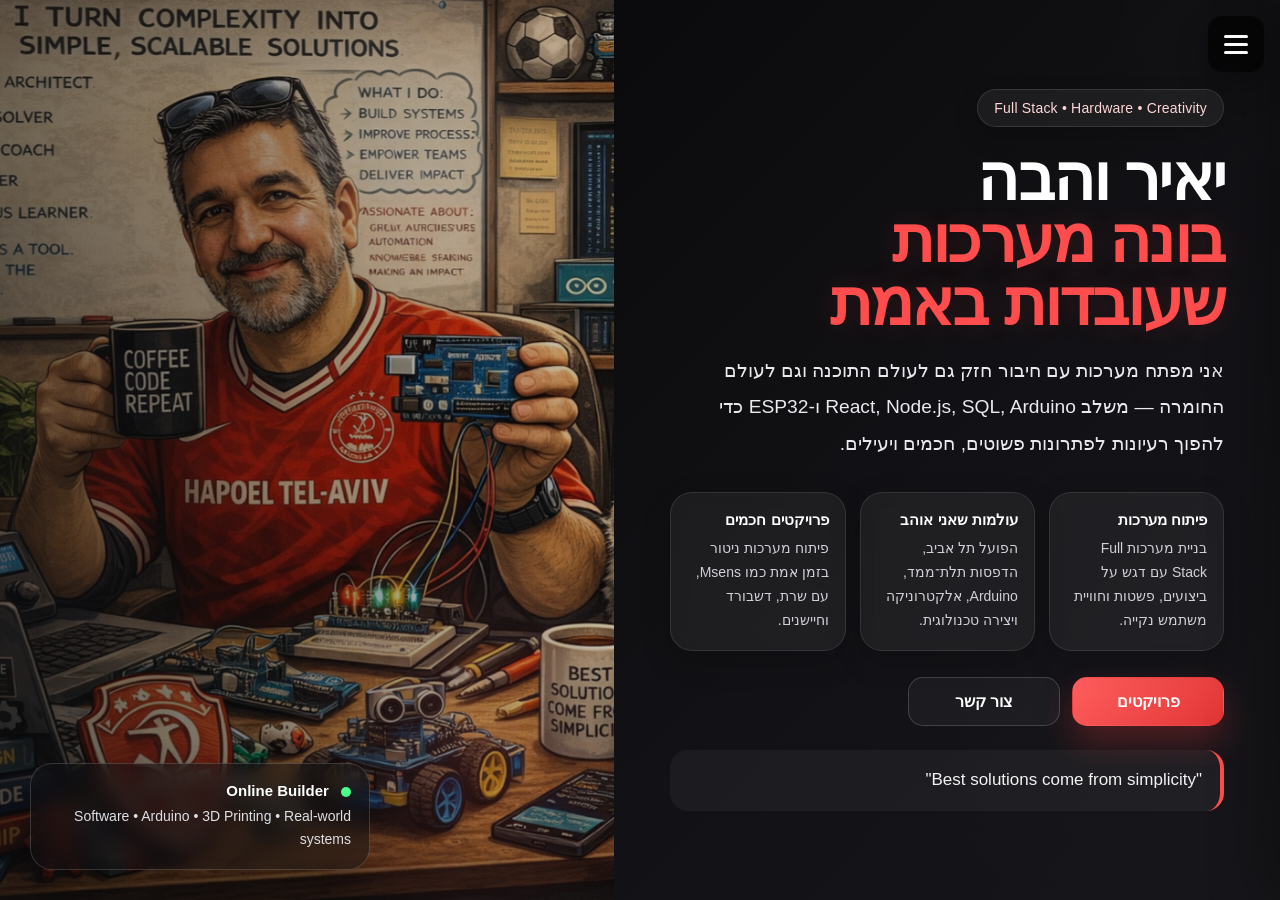
==== index.html @ a63d6510 "Add files via upload" ====
<!DOCTYPE html>
<html lang="he" dir="rtl">
<head>
  <meta charset="UTF-8" />
  <meta name="viewport" content="width=device-width, initial-scale=1.0" />
  <title>Yair Vahaba</title>
  <style>
    :root {
      --bg: #0d0d0f;
      --bg-soft: #141417;
      --panel: rgba(255,255,255,0.055);
      --panel-strong: rgba(15,15,18,0.52);
      --border: rgba(255,255,255,0.12);
      --text: #ffffff;
      --muted: #d8d8de;
      --muted-2: #bdbdc6;
      --accent: #ff4d4d;
      --accent-2: #e23535;
      --success: #4dff88;
      --shadow: 0 18px 50px rgba(0,0,0,0.28);
      --radius-xl: 28px;
      --radius-lg: 22px;
      --radius-md: 16px;
      --container: 1320px;
    }

    * {
      box-sizing: border-box;
    }

    html {
      scroll-behavior: smooth;
    }

    body {
      margin: 0;
      min-height: 100vh;
      overflow-x: hidden;
      font-family: Arial, sans-serif;
      background:
        radial-gradient(circle at top right, rgba(255,77,77,0.10), transparent 20%),
        linear-gradient(180deg, #0b0b0d 0%, #101014 100%);
      color: var(--text);
    }

    a {
      color: inherit;
      text-decoration: none;
    }

    .page-shell {
      position: relative;
      isolation: isolate;
    }

    .page-shell::before {
      content: "";
      position: fixed;
      inset: 0;
      pointer-events: none;
      background:
        radial-gradient(circle at 12% 18%, rgba(255,77,77,0.12), transparent 22%),
        radial-gradient(circle at 86% 84%, rgba(255,255,255,0.05), transparent 18%);
      z-index: -1;
    }

    .hero {
      position: relative;
      min-height: 100vh;
      display: grid;
      grid-template-columns: 1.04fr 0.96fr;
      align-items: stretch;
      overflow: clip;
    }

    .content-side {
      position: relative;
      display: flex;
      align-items: center;
      justify-content: center;
      padding: 48px 56px;
      background:
        linear-gradient(135deg, rgba(11,11,13,0.96) 0%, rgba(19,19,23,0.96) 55%, rgba(23,23,27,0.96) 100%);
      z-index: 2;
    }

    .content-wrap {
      width: 100%;
      max-width: 670px;
      animation: fadeSlide 0.95s ease both;
    }

    .eyebrow {
      display: inline-flex;
      align-items: center;
      gap: 8px;
      padding: 10px 16px;
      margin-bottom: 20px;
      border-radius: 999px;
      border: 1px solid var(--border);
      background: rgba(255,255,255,0.06);
      color: #ffd7d7;
      box-shadow: 0 10px 24px rgba(0,0,0,0.18);
      backdrop-filter: blur(8px);
      font-size: 14px;
      letter-spacing: 0.2px;
    }

    .title-desktop,
    .title-mobile {
      margin: 0 0 18px;
      line-height: 0.98;
      letter-spacing: -1.8px;
      text-wrap: balance;
    }

    .title-desktop {
      display: block;
      font-size: clamp(46px, 5vw, 72px);
    }

    .title-mobile {
      display: none;
      font-size: 40px;
    }

    .accent {
      color: var(--accent);
      text-shadow: 0 0 30px rgba(255,77,77,0.16);
    }

    .lead {
      margin: 0 0 30px;
      max-width: 630px;
      color: #e9e9ee;
      font-size: clamp(17px, 1.5vw, 22px);
      line-height: 1.9;
    }

    .stats {
      display: grid;
      grid-template-columns: repeat(3, minmax(0, 1fr));
      gap: 14px;
      margin-bottom: 26px;
    }

    .stat {
      padding: 18px 16px;
      border-radius: var(--radius-lg);
      background: var(--panel);
      border: 1px solid rgba(255,255,255,0.10);
      box-shadow: 0 10px 30px rgba(0,0,0,0.18);
      backdrop-filter: blur(8px);
      transition: transform 0.25s ease, background 0.25s ease, border-color 0.25s ease;
    }

    .stat:hover {
      transform: translateY(-4px);
      background: rgba(255,255,255,0.08);
      border-color: rgba(255,255,255,0.16);
    }

    .stat strong {
      display: block;
      margin-bottom: 8px;
      font-size: 15px;
    }

    .stat span {
      display: block;
      color: #d1d1d8;
      font-size: 14px;
      line-height: 1.7;
    }

    .actions {
      display: flex;
      flex-wrap: wrap;
      gap: 12px;
      margin-bottom: 24px;
    }

    .btn {
      display: inline-flex;
      align-items: center;
      justify-content: center;
      min-width: 152px;
      padding: 14px 22px;
      border-radius: 15px;
      font-weight: 700;
      transition: transform 0.25s ease, box-shadow 0.25s ease, background 0.25s ease, border-color 0.25s ease;
      user-select: none;
      border: 1px solid transparent;
    }

    .btn:hover {
      transform: translateY(-2px) scale(1.01);
    }

    .btn-primary {
      background: linear-gradient(135deg, #ff5e5e, #e23535);
      box-shadow: 0 16px 34px rgba(226,53,53,0.30);
    }

    .btn-secondary {
      background: rgba(255,255,255,0.04);
      border-color: rgba(255,255,255,0.18);
    }

    .btn-secondary:hover {
      background: rgba(255,255,255,0.08);
      border-color: rgba(255,255,255,0.28);
    }

    .quote {
      margin: 0;
      max-width: 560px;
      padding: 16px 18px;
      border-right: 4px solid var(--accent);
      border-radius: 18px;
      background: rgba(255,255,255,0.045);
      color: #f3f3f5;
      font-size: 17px;
      line-height: 1.7;
    }

    .image-side {
      position: relative;
      min-height: 100vh;
      overflow: hidden;
      z-index: 1;
    }

    .image-bg {
      position: absolute;
      inset: 0;
      background-image: url("[data-uri]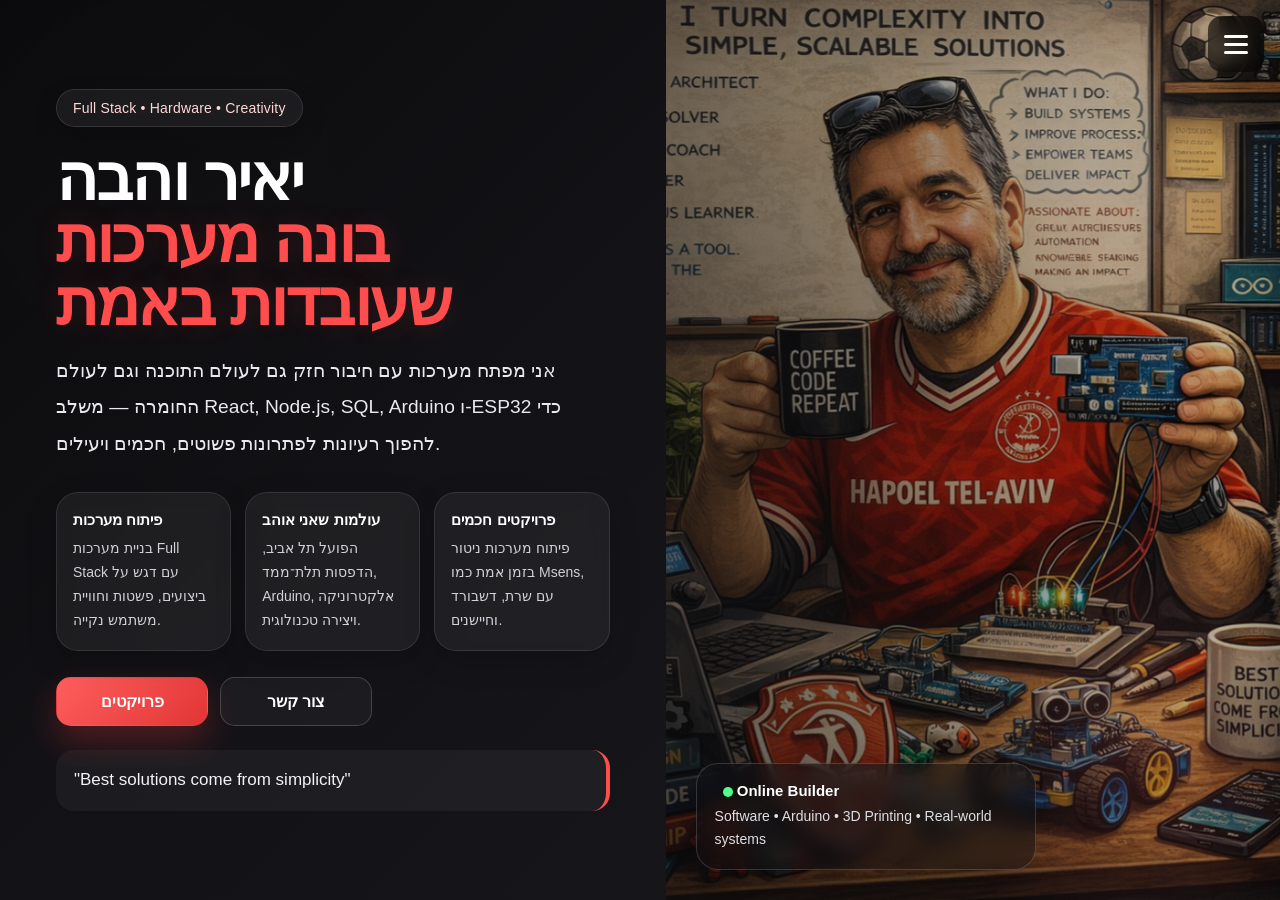
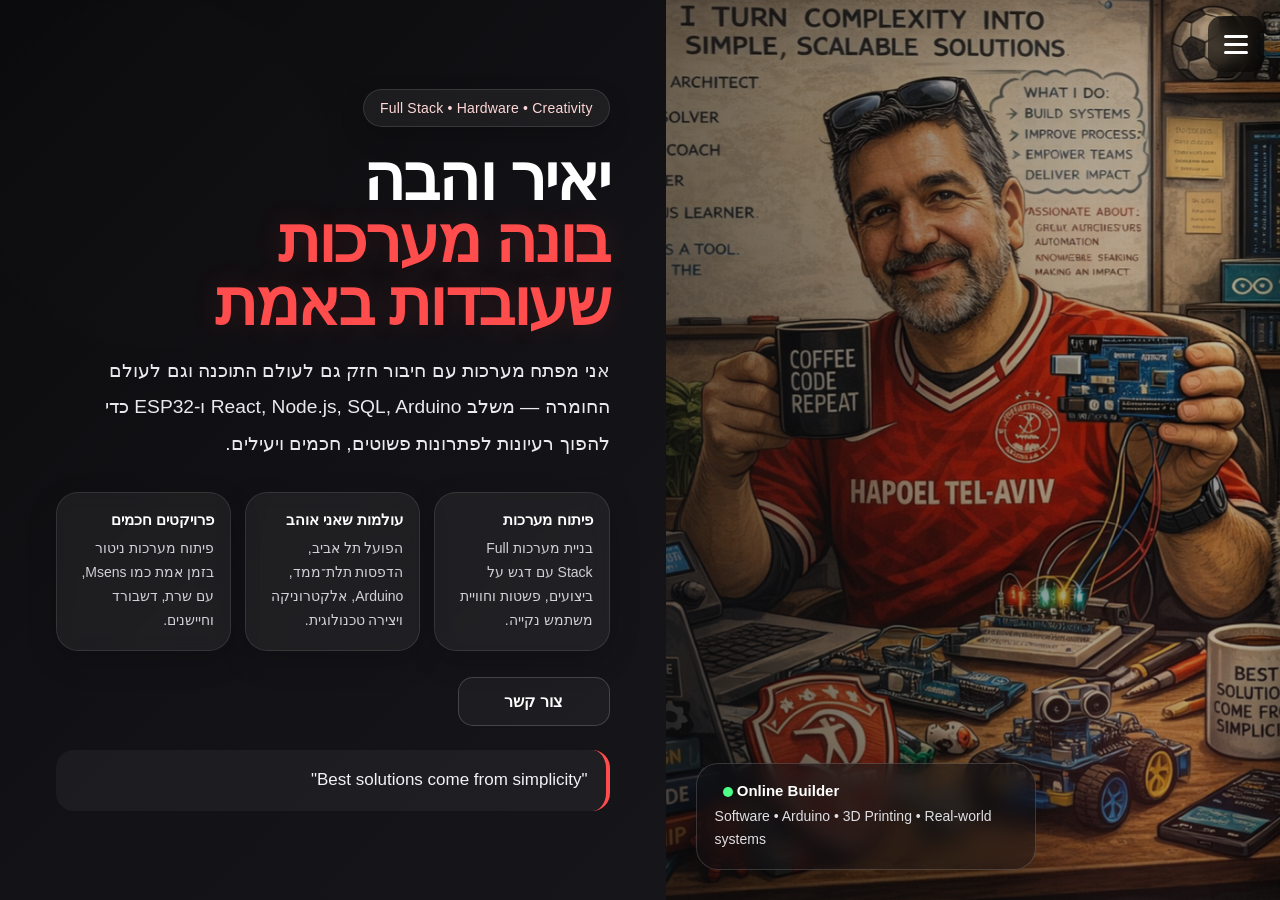
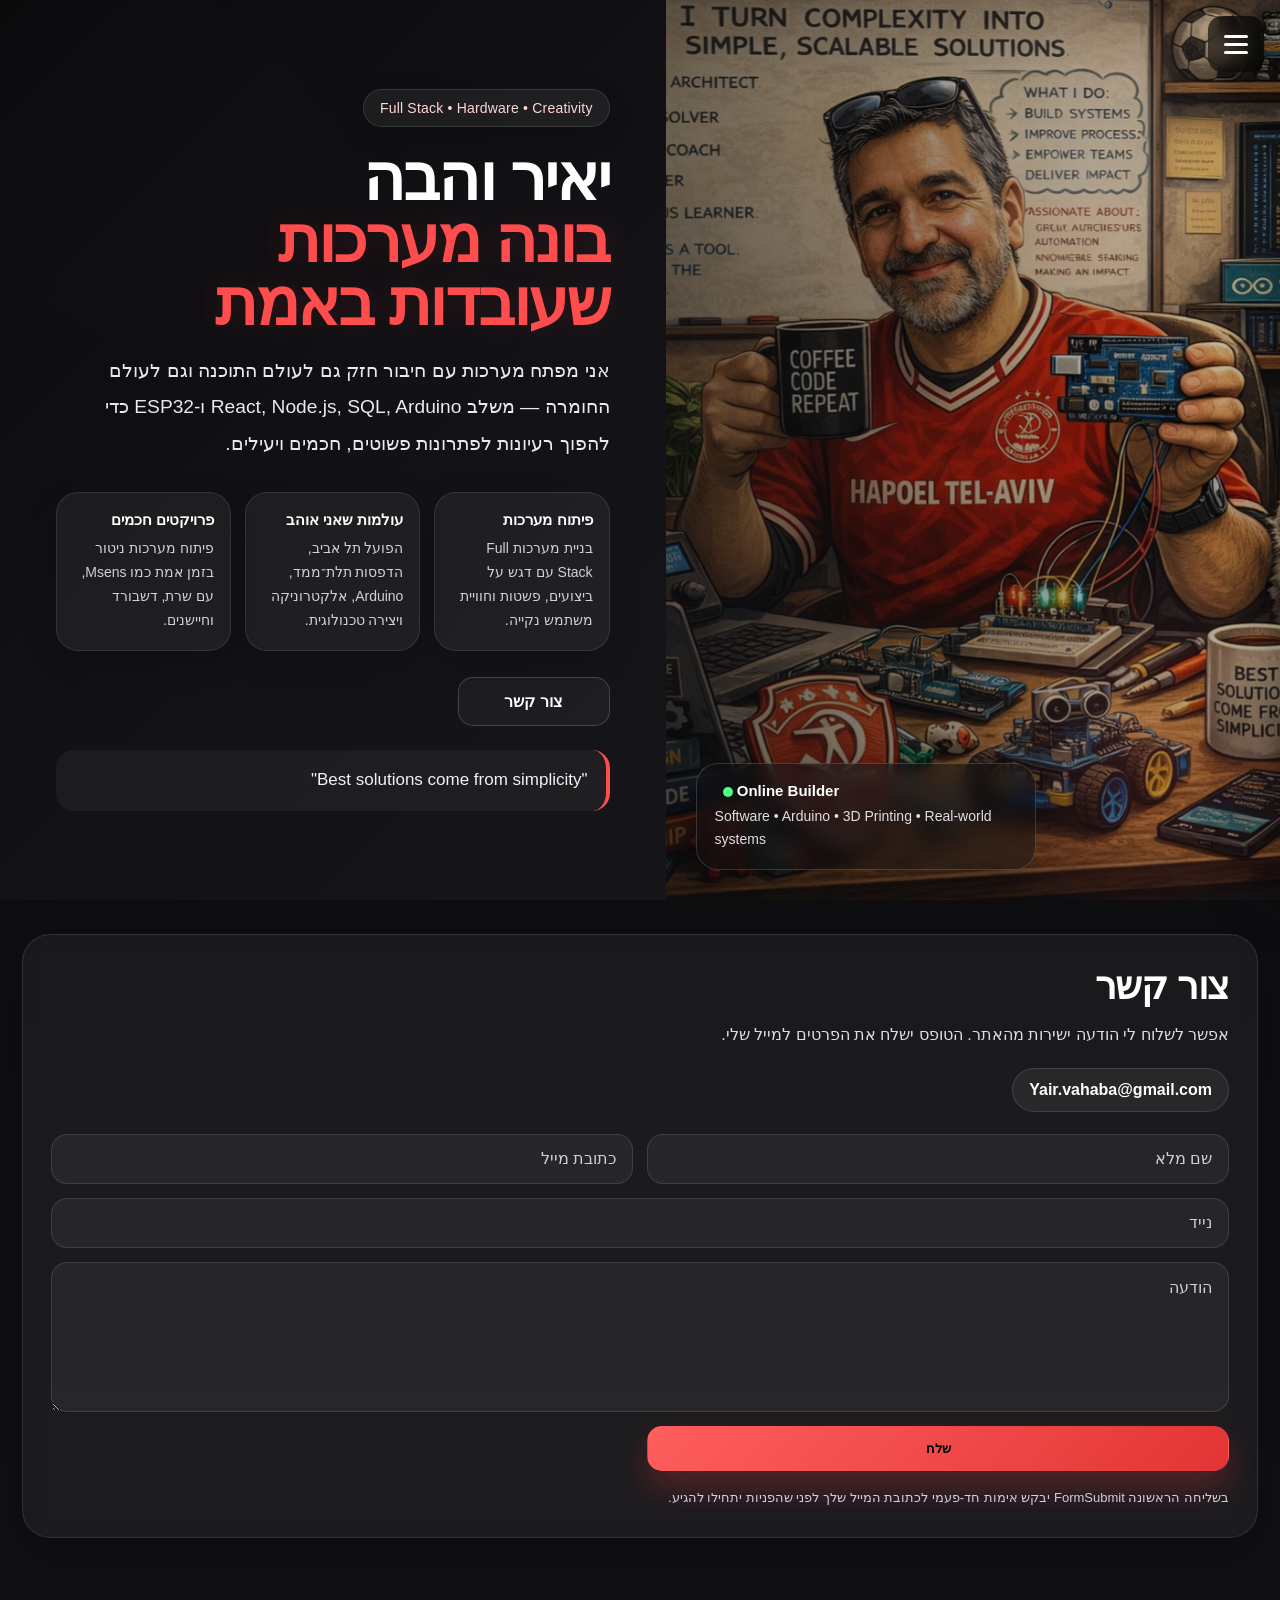
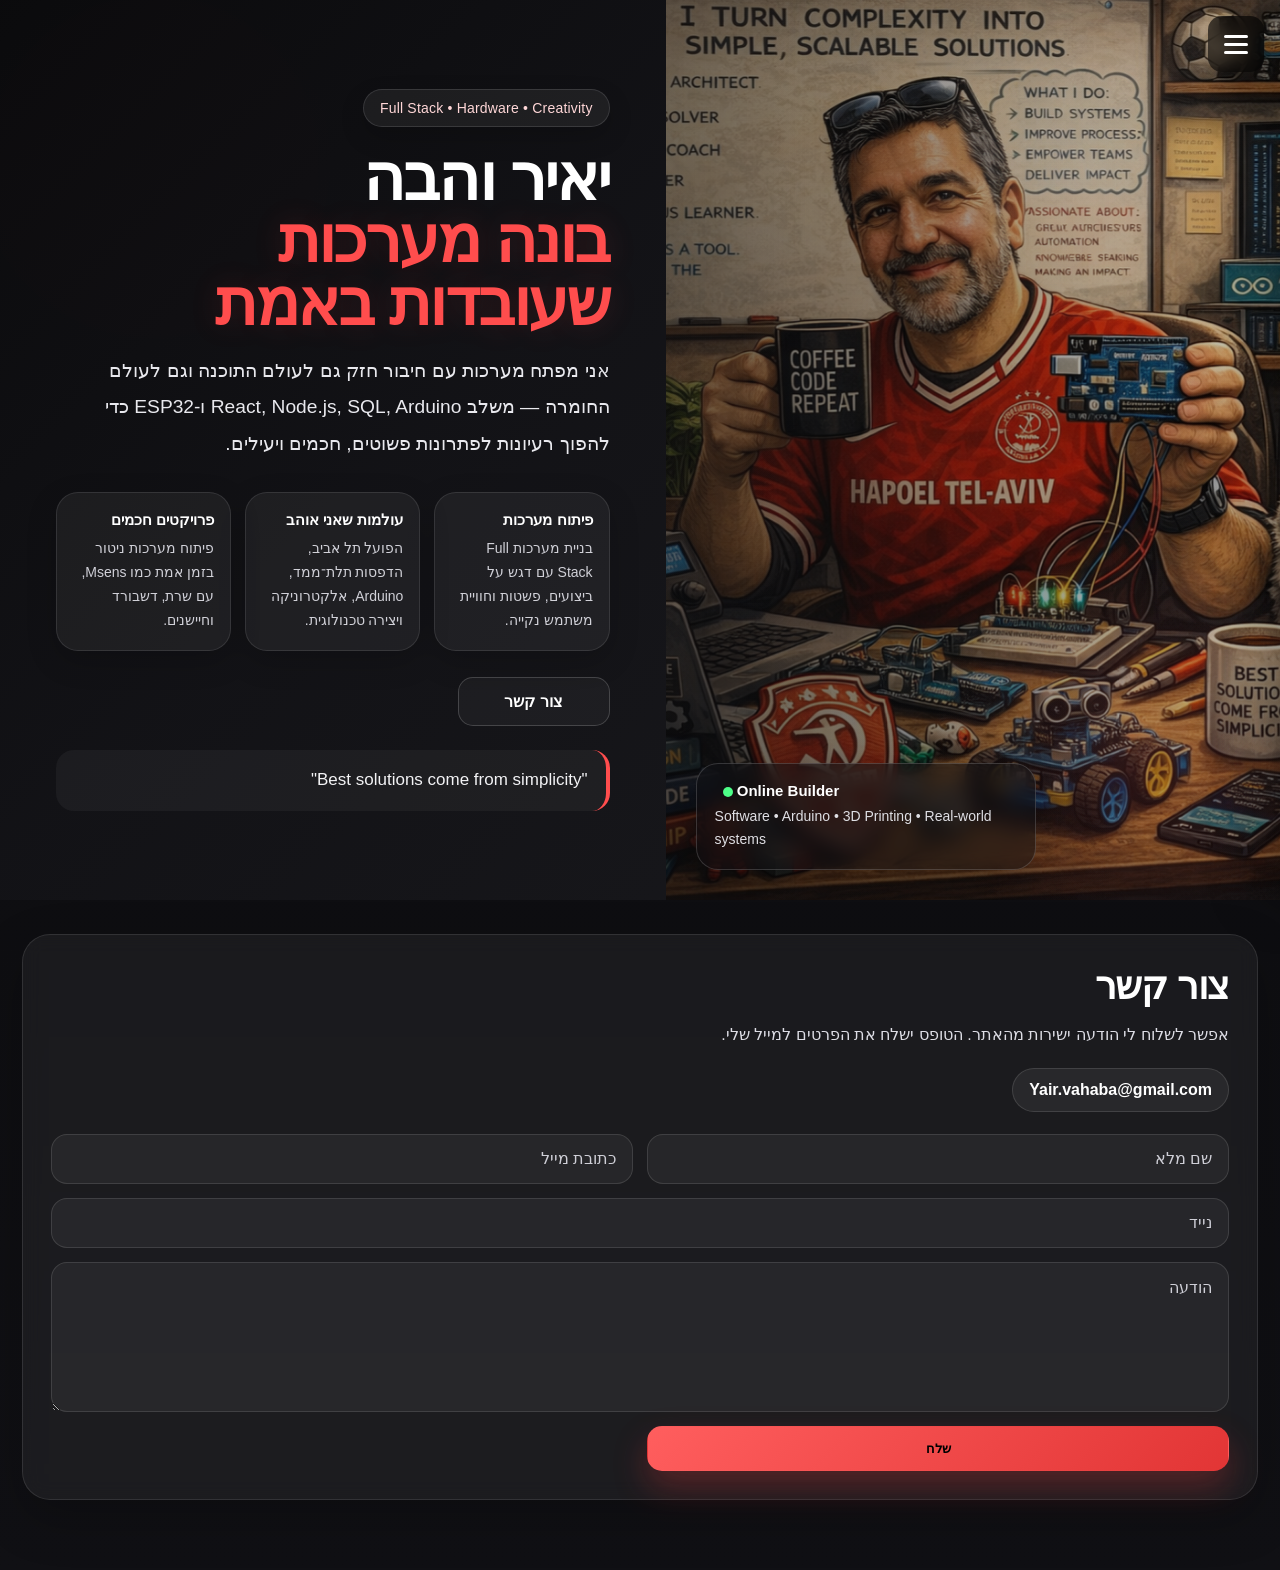
